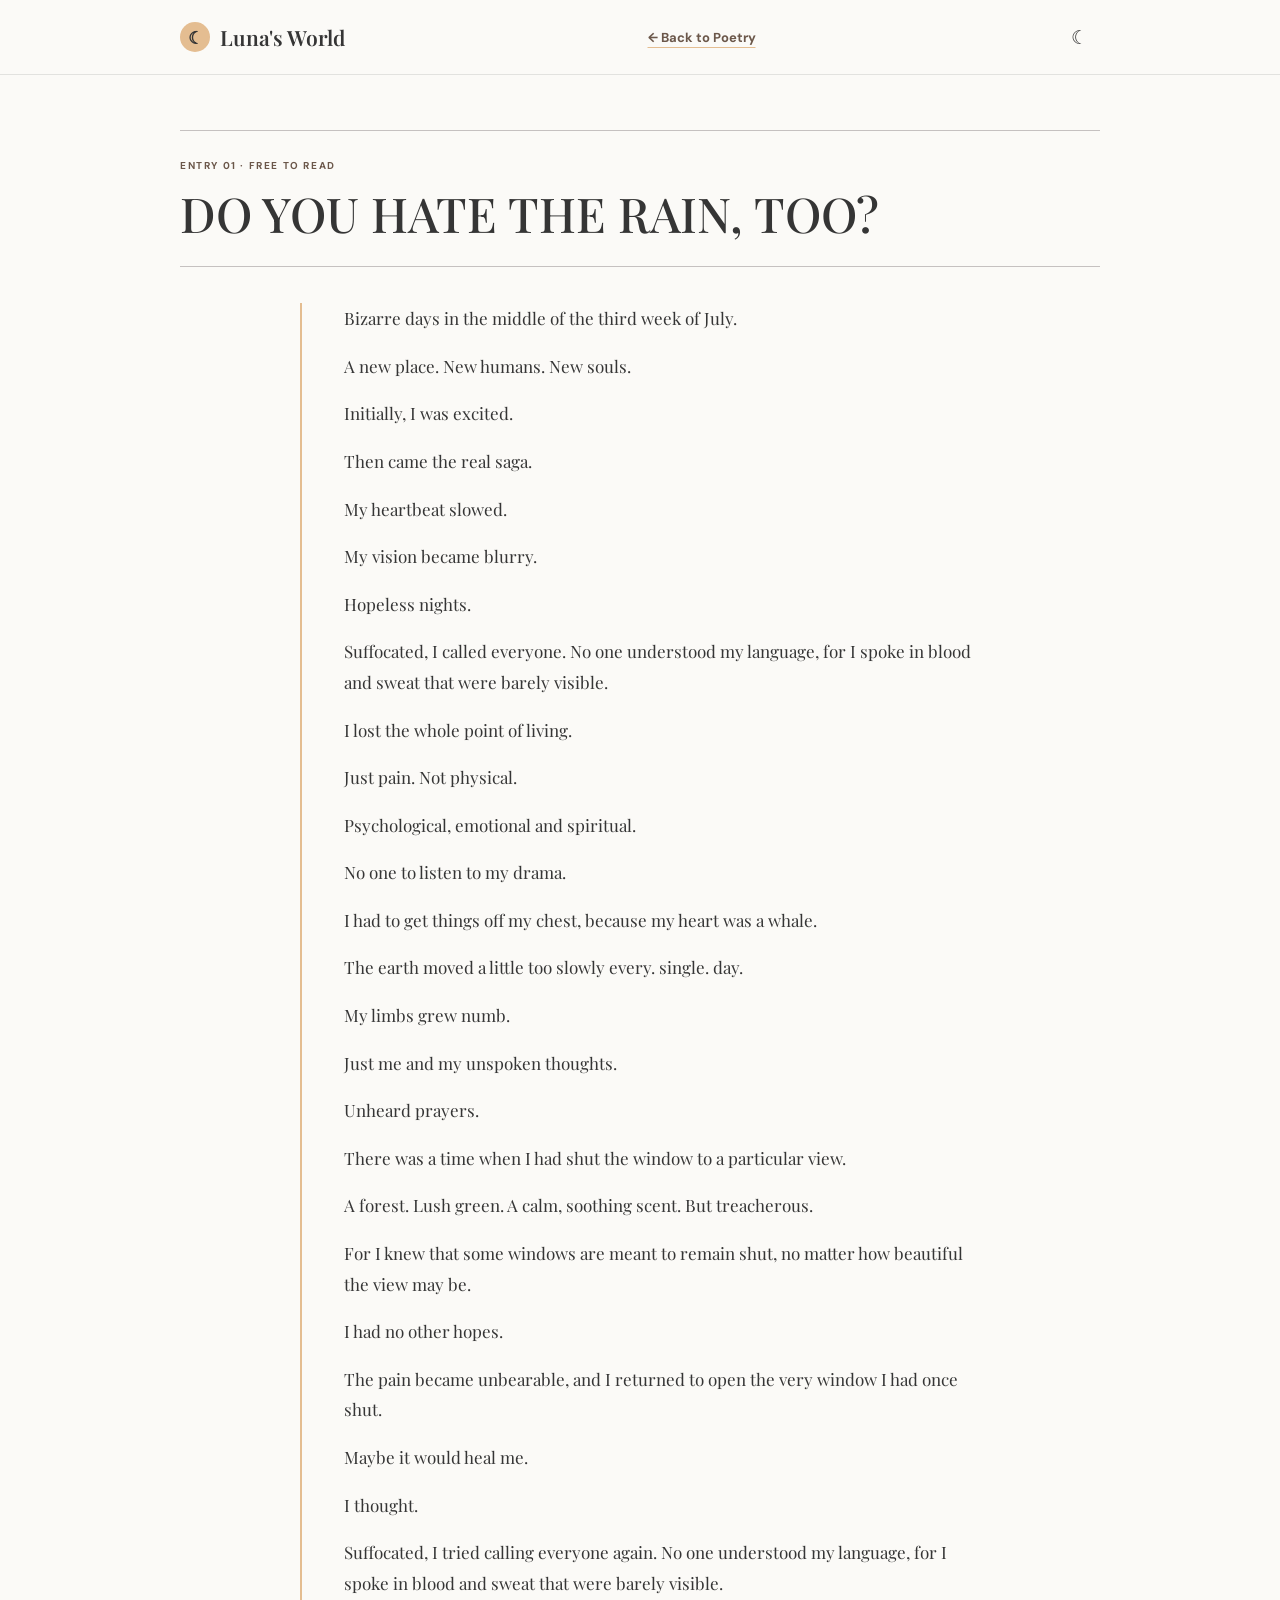
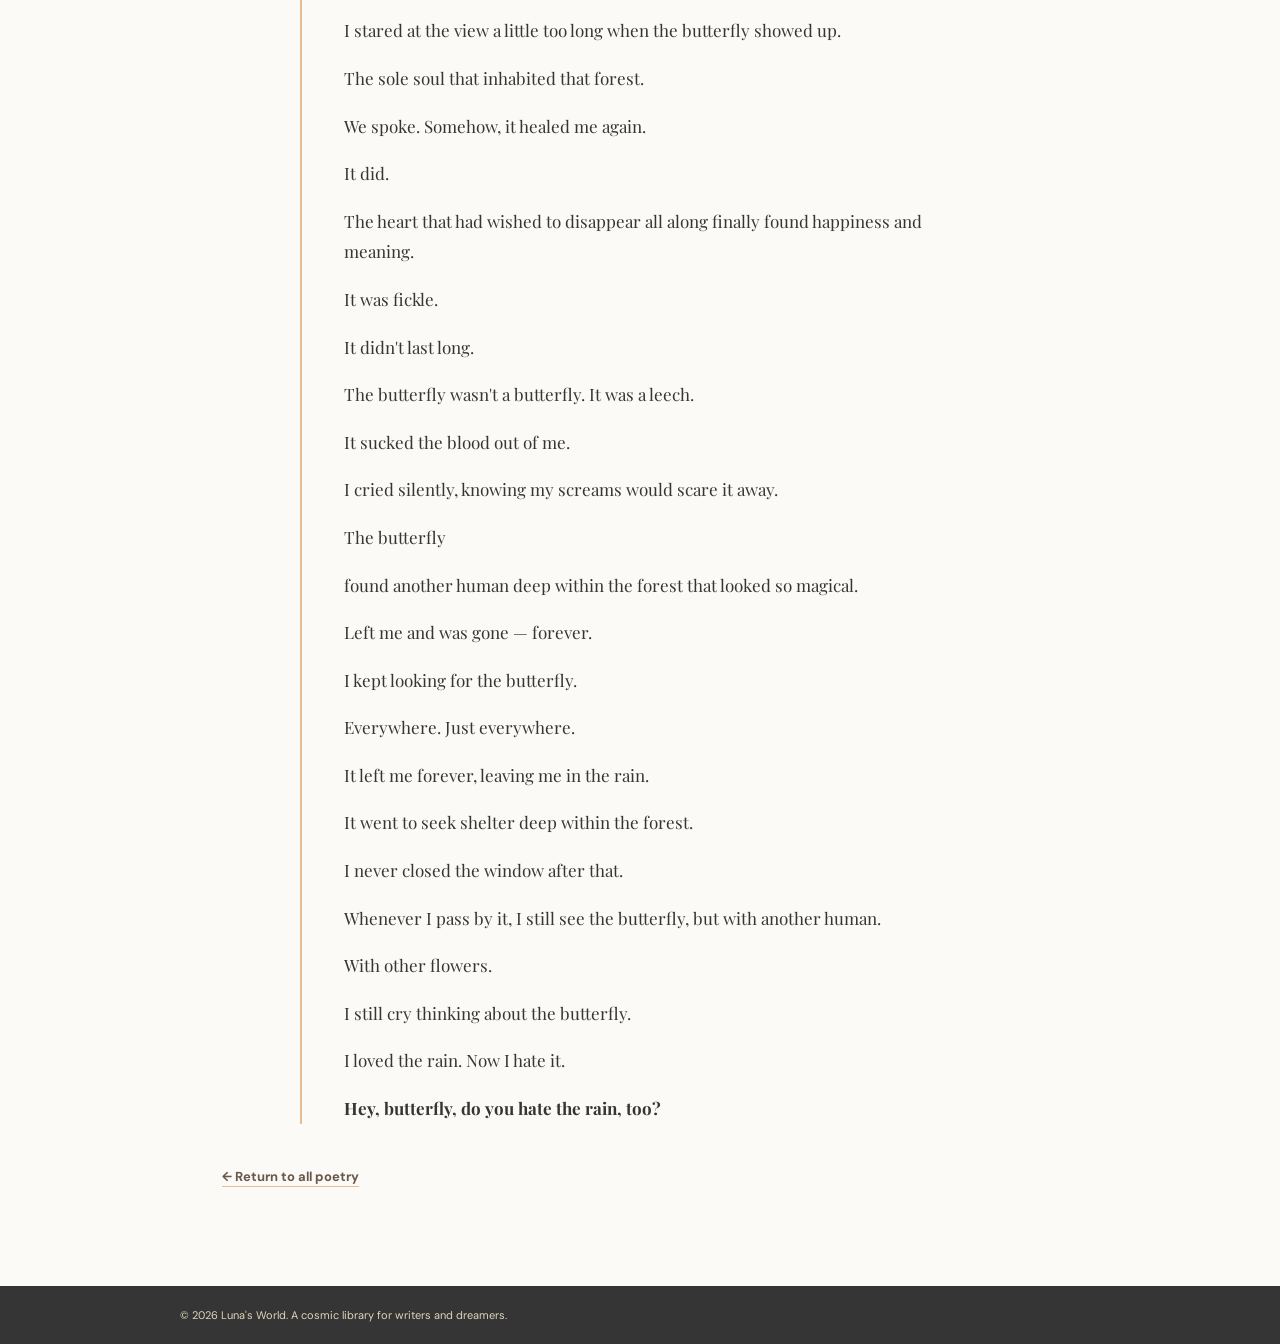
==== poem-01.html @ 7f3d4390 "Add files via upload" ====
<!doctype html>
<html lang="en">
<head>
  <meta charset="utf-8">
  <meta name="viewport" content="width=device-width, initial-scale=1">
  <meta name="theme-color" content="#fbfaf7">
  <script src="theme.js"></script>
  <meta name="description" content="Read Do You Hate the Rain, Too? by Luna.">
  <title>Do You Hate the Rain, Too? | Luna's World</title>
  <link rel="preconnect" href="https://fonts.googleapis.com">
  <link rel="preconnect" href="https://fonts.gstatic.com" crossorigin>
  <link href="https://fonts.googleapis.com/css2?family=DM+Sans:wght@400;500;600;700&family=Playfair+Display:ital,wght@0,500;0,600;0,700;1,500;1,600&display=swap" rel="stylesheet">
  <style>
    :root {
      color-scheme: light;
      --brown: #6b574a;
      --peach: #e4bd91;
      --cream: #dfd6b9;
      --soft-gray: #c5c1c0;
      --olive: #6d6f3a;
      --charcoal: #353535;
      --paper: #fbfaf7;
      --ink-soft: #57534f;
      --serif: "Playfair Display", Georgia, serif;
      --sans: "DM Sans", sans-serif;
    }

    *, *::before, *::after { box-sizing: border-box; }
    html { scroll-behavior: smooth; }
    body { margin: 0; background: var(--paper); color: var(--charcoal); font-family: var(--sans); }
    a { color: inherit; }
    .wrap { width: min(920px, calc(100% - 48px)); margin-inline: auto; }
    .topbar { position: sticky; z-index: 2; top: 0; border-bottom: 1px solid rgb(53 53 53 / 12%); background: rgb(251 250 247 / 94%); backdrop-filter: blur(14px); }
    .nav { min-height: 74px; display: flex; align-items: center; justify-content: space-between; gap: 20px; }
    .brand { display: inline-flex; align-items: center; gap: 10px; font: 600 21px var(--serif); text-decoration: none; }
    .brand-mark { width: 30px; height: 30px; display: grid; place-items: center; border-radius: 50%; background: var(--peach); color: var(--charcoal); font-size: 17px; }
    .back-link { color: var(--brown); font-size: 13px; font-weight: 700; text-decoration-color: var(--peach); text-underline-offset: 5px; }
    main { padding-block: 55px 100px; }
    .poem-heading { margin-bottom: 36px; padding-block: 28px 25px; border-block: 1px solid var(--soft-gray); }
    .poem-number { display: block; margin-bottom: 13px; color: var(--brown); font-size: 10px; font-weight: 700; letter-spacing: 1.6px; }
    h1 { max-width: 720px; margin: 0; font: 500 clamp(32px, 6vw, 48px)/1.17 var(--serif); text-transform: uppercase; }
    .poem-body { max-width: 680px; margin-inline: auto; padding-left: clamp(18px, 4vw, 42px); border-left: 2px solid var(--peach); }
    .poem-body p { margin: 0 0 17px; color: var(--charcoal); font: 400 17px/1.8 var(--serif); }
    .poem-body p:last-child { margin-bottom: 0; }
    .poem-return { display: inline-block; margin: 44px 0 0 clamp(18px, 4vw, 42px); color: var(--brown); font-size: 13px; font-weight: 700; text-decoration-color: var(--peach); text-underline-offset: 5px; }
    footer { padding-block: 22px; background: var(--charcoal); color: var(--paper); }
    footer p { margin: 0; color: var(--cream); font-size: 11px; }
    @media (max-width: 600px) {
      .wrap { width: min(100% - 36px, 520px); }
      .nav { min-height: 66px; }
      .brand { font-size: 19px; }
      main { padding-block: 39px 75px; }
      .poem-heading { margin-bottom: 28px; padding-block: 22px; }
      .poem-body { padding-left: 17px; }
      .poem-body p { font-size: 16px; line-height: 1.75; }
      .poem-return { margin-left: 17px; }
    }
  </style>
  <link rel="stylesheet" href="theme.css">
</head>
<body>
  <header class="topbar">
    <nav class="nav wrap" aria-label="Poem navigation">
      <a class="brand" href="index.html#home"><span class="brand-mark" aria-hidden="true">☾</span> Luna's World</a>
      <a class="back-link" href="index.html#poetry">← Back to Poetry</a>
      <button class="theme-toggle" id="theme-toggle" type="button" aria-label="Switch to dark theme" aria-pressed="false" title="Switch to dark theme">☾</button>
    </nav>
  </header>
  <main class="wrap">
    <article aria-labelledby="poem-rain-title">
      <header class="poem-heading">
        <span class="poem-number">ENTRY 01 · FREE TO READ</span>
        <h1 id="poem-rain-title">DO YOU HATE THE RAIN, TOO?</h1>
      </header>
      <div class="poem-body">
        <p>Bizarre days in the middle of the third week of July.</p>
        <p>A new place. New humans. New souls.</p>
        <p>Initially, I was excited.</p>
        <p>Then came the real saga.</p>
        <p>My heartbeat slowed.</p>
        <p>My vision became blurry.</p>
        <p>Hopeless nights.</p>
        <p>Suffocated, I called everyone. No one understood my language, for I spoke in blood and sweat that were barely visible.</p>
        <p>I lost the whole point of living.</p>
        <p>Just pain. Not physical.</p>
        <p>Psychological, emotional and spiritual.</p>
        <p>No one to listen to my drama.</p>
        <p>I had to get things off my chest, because my heart was a whale.</p>
        <p>The earth moved a little too slowly every. single. day.</p>
        <p>My limbs grew numb.</p>
        <p>Just me and my unspoken thoughts.</p>
        <p>Unheard prayers.</p>
        <p>There was a time when I had shut the window to a particular view.</p>
        <p>A forest. Lush green. A calm, soothing scent. But treacherous.</p>
        <p>For I knew that some windows are meant to remain shut, no matter how beautiful the view may be.</p>
        <p>I had no other hopes.</p>
        <p>The pain became unbearable, and I returned to open the very window I had once shut.</p>
        <p>Maybe it would heal me.</p>
        <p>I thought.</p>
        <p>Suffocated, I tried calling everyone again. No one understood my language, for I spoke in blood and sweat that were barely visible.</p>
        <p>I stared at the view a little too long when the butterfly showed up.</p>
        <p>The sole soul that inhabited that forest.</p>
        <p>We spoke. Somehow, it healed me again.</p>
        <p>It did.</p>
        <p>The heart that had wished to disappear all along finally found happiness and meaning.</p>
        <p>It was fickle.</p>
        <p>It didn't last long.</p>
        <p>The butterfly wasn't a butterfly. It was a leech.</p>
        <p>It sucked the blood out of me.</p>
        <p>I cried silently, knowing my screams would scare it away.</p>
        <p>The butterfly</p>
        <p>found another human deep within the forest that looked so magical.</p>
        <p>Left me and was gone — forever.</p>
        <p>I kept looking for the butterfly.</p>
        <p>Everywhere. Just everywhere.</p>
        <p>It left me forever, leaving me in the rain.</p>
        <p>It went to seek shelter deep within the forest.</p>
        <p>I never closed the window after that.</p>
        <p>Whenever I pass by it, I still see the butterfly, but with another human.</p>
        <p>With other flowers.</p>
        <p>I still cry thinking about the butterfly.</p>
        <p>I loved the rain. Now I hate it.</p>
        <p><strong>Hey, butterfly, do you hate the rain, too?</strong></p>
      </div>
      <a class="poem-return" href="index.html#poetry">← Return to all poetry</a>
    </article>
  </main>
  <footer><div class="wrap"><p>© 2026 Luna's World. A cosmic library for writers and dreamers.</p></div></footer>
</body>
</html>
---- theme.css ----
html[data-theme="dark"] {
  color-scheme: dark;
  --paper: #1f1d1a;
  --paper-bright: #2b2824;
  --ink: #f3eee5;
  --ink-soft: #d0c8bd;
  --brown: #c2a181;
  --peach: #d7ad82;
  --cream: #39342f;
  --soft-gray: #635d57;
  --olive: #a5a17a;
  --charcoal: #f3eee5;
  --line: #635d57;
}

html[data-theme="dark"] body {
  background: var(--paper);
  color: var(--ink);
}

html[data-theme="dark"] .topbar {
  border-color: rgb(243 238 229 / 14%);
  background: rgb(31 29 26 / 94%);
}

html[data-theme="dark"] .brand-mark {
  color: #29231d;
}

html[data-theme="dark"] .intro-band {
  background: #3a3028;
  color: #f3eee5;
}

html[data-theme="dark"] .intro-label,
html[data-theme="dark"] .intro-inner h2 em {
  color: var(--peach);
}

html[data-theme="dark"] .art-note {
  color: #29231d;
}

html[data-theme="dark"] .button {
  border-color: var(--olive);
  background: var(--olive);
  color: #211f1a;
}

html[data-theme="dark"] .button:hover {
  border-color: var(--peach);
  background: var(--peach);
  color: #211f1a;
}

html[data-theme="dark"] .work-copy .button {
  border-color: var(--ink);
  background: transparent;
  color: var(--ink);
}

html[data-theme="dark"] .work-copy .button:hover {
  background: var(--olive);
  color: #211f1a;
}

html[data-theme="dark"] .contact-section {
  background: #302b26;
}

html[data-theme="dark"] .field input,
html[data-theme="dark"] .field textarea {
  border-color: var(--soft-gray);
  background: #24211e;
  color: var(--ink);
}

html[data-theme="dark"] .chat-panel {
  border-color: var(--soft-gray);
  background: var(--paper-bright);
}

html[data-theme="dark"] .chat-head {
  background: #40352c;
  color: var(--ink);
}

html[data-theme="dark"] .chat-head small {
  color: #ded3c4;
}

html[data-theme="dark"] .chat-close {
  color: var(--ink);
}

html[data-theme="dark"] .chat-message {
  background: #39332d;
  color: var(--ink);
}

html[data-theme="dark"] .chat-message.user {
  background: #77744e;
  color: #fffdf6;
}

html[data-theme="dark"] .chat-form input {
  color: var(--ink);
}

html[data-theme="dark"] footer {
  background: #151412;
  color: var(--ink);
}

html[data-theme="dark"] footer p {
  color: #d8d0c4;
}

html[data-theme="dark"] footer .brand {
  color: var(--ink);
}

.theme-toggle {
  flex: 0 0 42px;
  width: 42px;
  height: 42px;
  display: grid;
  place-items: center;
  border: 1px solid var(--line);
  background: transparent;
  color: var(--ink);
  font-size: 19px;
  cursor: pointer;
}

.theme-toggle:hover {
  background: var(--cream);
}

.theme-toggle:focus-visible {
  outline: 2px solid var(--brown);
  outline-offset: 3px;
}

@media (max-width: 760px) {
  .theme-toggle {
    flex-basis: 38px;
    width: 38px;
    height: 38px;
  }
}

@media (max-width: 360px) {
  .nav {
    gap: 8px;
  }
  .theme-toggle {
    flex-basis: 34px;
    width: 34px;
    height: 34px;
  }
}

@media (prefers-reduced-motion: reduce) {
  .theme-toggle {
    transition: none;
  }
}
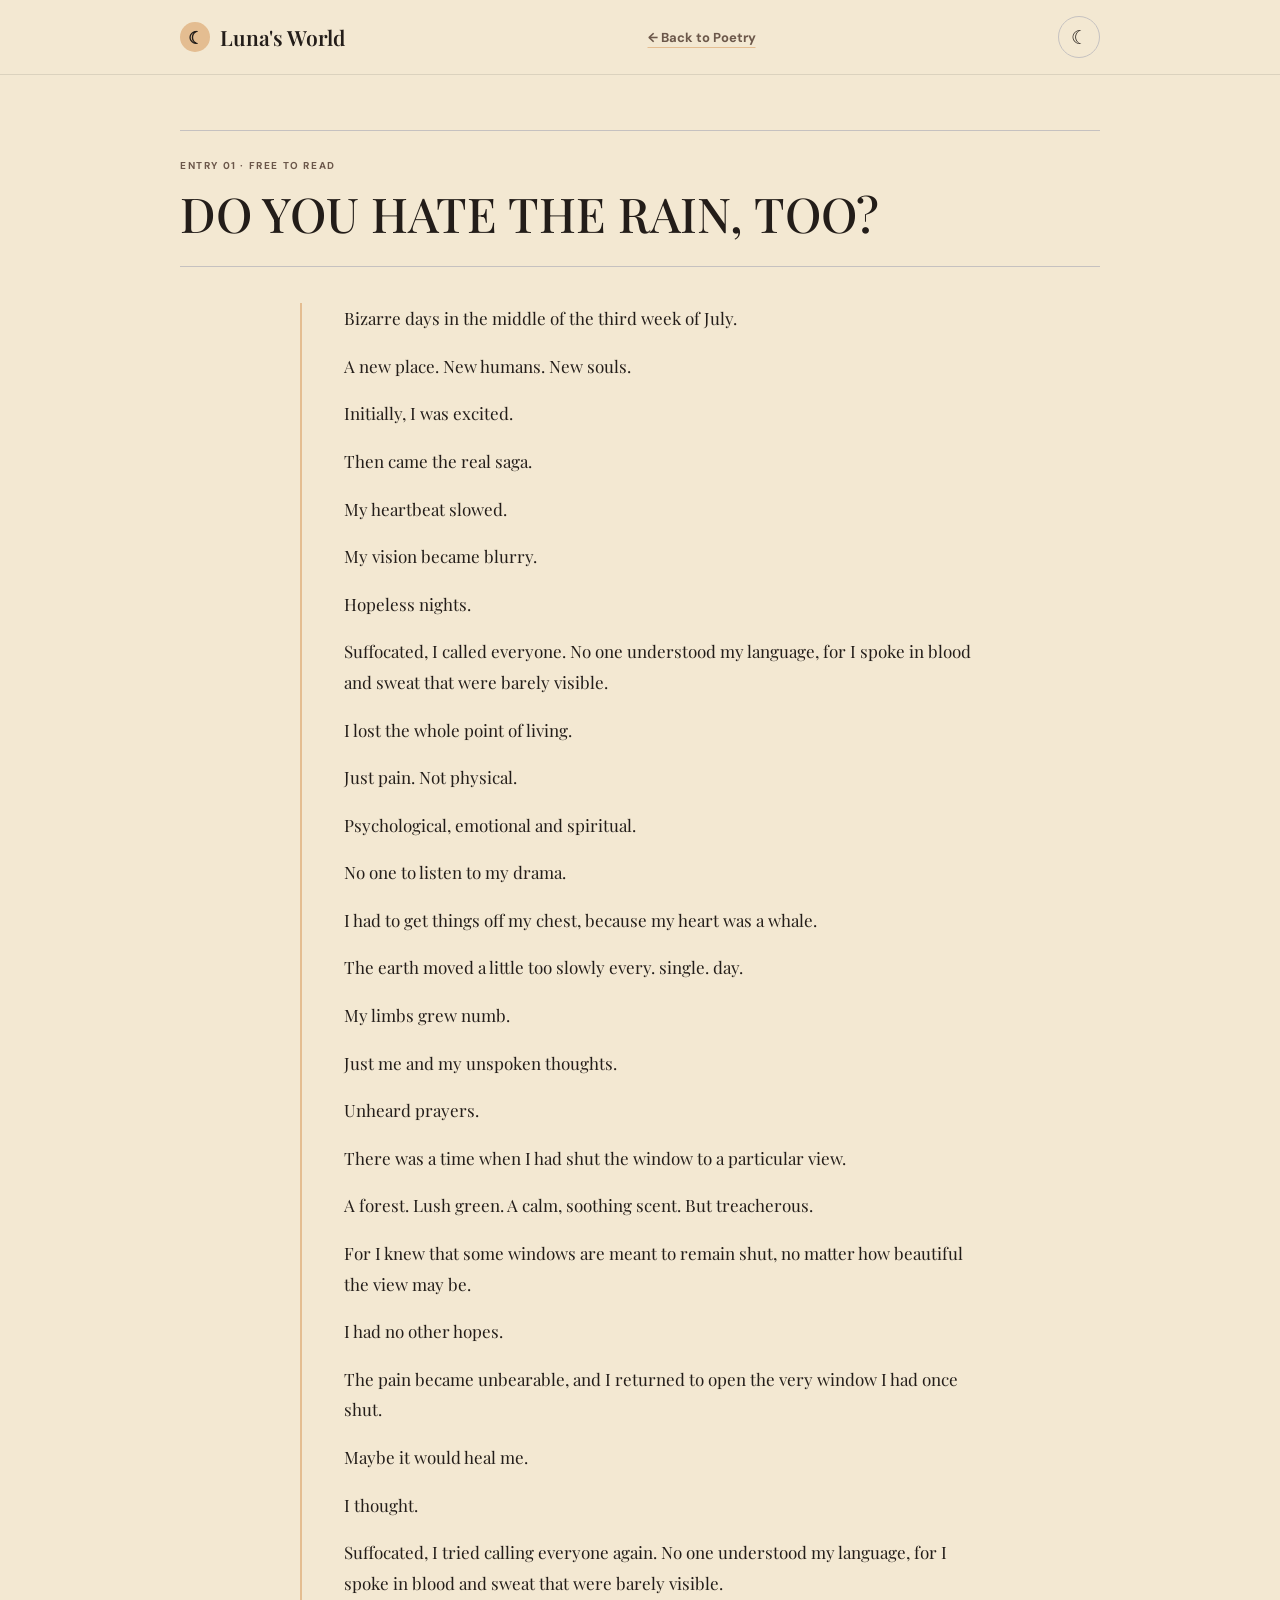
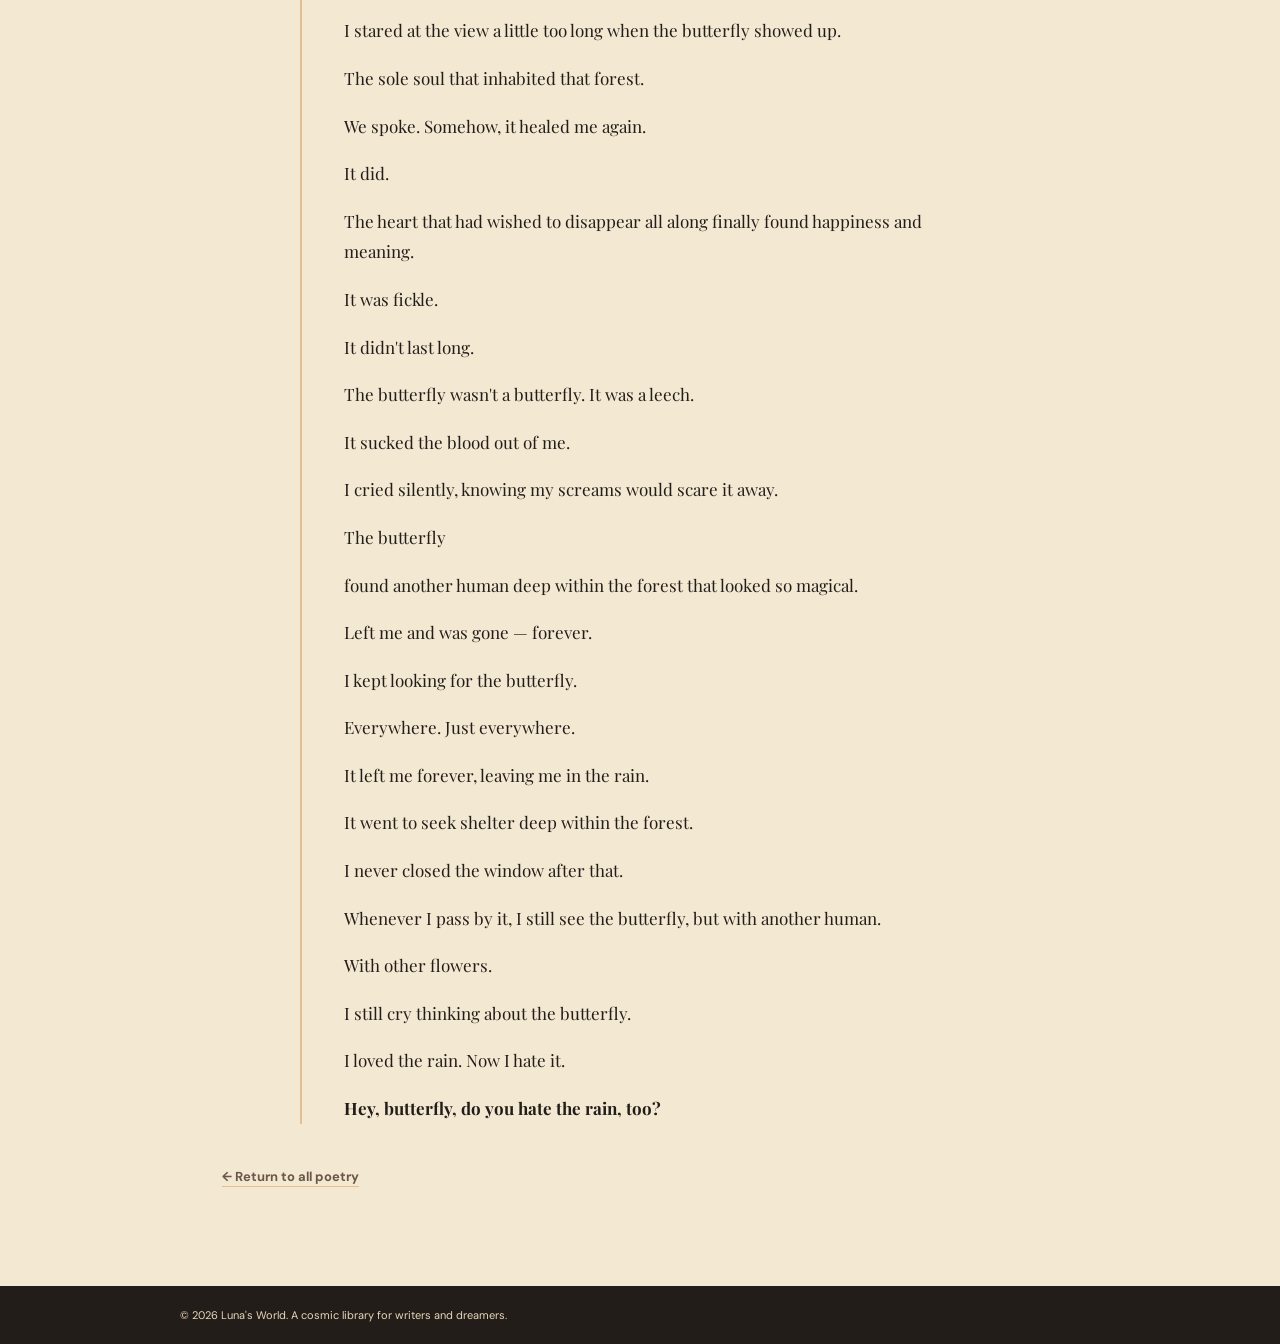
==== commit 6cc16a5b: "Switch light mode background palette to warm cream across all pages" ====
--- a/poem-01.html
+++ b/poem-01.html
@@ -3,7 +3,7 @@
 <head>
   <meta charset="utf-8">
   <meta name="viewport" content="width=device-width, initial-scale=1">
-  <meta name="theme-color" content="#fbfaf7">
+  <meta name="theme-color" content="#f3e8d2">
   <script src="theme.js"></script>
   <meta name="description" content="Read Do You Hate the Rain, Too? by Luna.">
   <title>Do You Hate the Rain, Too? | Luna's World</title>
@@ -19,7 +19,7 @@
       --soft-gray: #c5c1c0;
       --olive: #6d6f3a;
       --charcoal: #353535;
-      --paper: #fbfaf7;
+      --paper: #f3e8d2;
       --ink-soft: #57534f;
       --serif: "Playfair Display", Georgia, serif;
       --sans: "DM Sans", sans-serif;
@@ -30,7 +30,7 @@
     body { margin: 0; background: var(--paper); color: var(--charcoal); font-family: var(--sans); }
     a { color: inherit; }
     .wrap { width: min(920px, calc(100% - 48px)); margin-inline: auto; }
-    .topbar { position: sticky; z-index: 2; top: 0; border-bottom: 1px solid rgb(53 53 53 / 12%); background: rgb(251 250 247 / 94%); backdrop-filter: blur(14px); }
+    .topbar { position: sticky; z-index: 2; top: 0; border-bottom: 1px solid rgb(53 53 53 / 12%); background: rgb(243 232 210 / 94%); backdrop-filter: blur(14px); }
     .nav { min-height: 74px; display: flex; align-items: center; justify-content: space-between; gap: 20px; }
     .brand { display: inline-flex; align-items: center; gap: 10px; font: 600 21px var(--serif); text-decoration: none; }
     .brand-mark { width: 30px; height: 30px; display: grid; place-items: center; border-radius: 50%; background: var(--peach); color: var(--charcoal); font-size: 17px; }
--- a/theme.css
+++ b/theme.css
@@ -1,163 +1,146 @@
+/* ==========================================================================
+   LUNA'S WORLD — SHARED THEME & COMPONENT STYLES
+   Ensures seamless light & dark themes across all poem & story subpages
+   ========================================================================== */
+
+/* Light Mode Creamy Background & Variables */
+:root {
+  --bg: #f3e8d2;
+  --paper: #f3e8d2;
+  --card-bg: #faf1de;
+  --card-alt: #efe1c4;
+  --cream: #e8d8b9;
+  --charcoal: #231d19;
+  --ink: #231d19;
+  --ink-soft: #5c5045;
+  --ink-muted: #8c7e70;
+}
+
+body {
+  background-color: var(--paper);
+  color: var(--charcoal);
+}
+
+.topbar {
+  background: rgba(243, 232, 210, 0.94);
+}
+
+/* Dark Mode Variables & Resets */
 html[data-theme="dark"] {
   color-scheme: dark;
-  --paper: #1f1d1a;
-  --paper-bright: #2b2824;
-  --ink: #f3eee5;
-  --ink-soft: #d0c8bd;
-  --brown: #c2a181;
-  --peach: #d7ad82;
-  --cream: #39342f;
-  --soft-gray: #635d57;
-  --olive: #a5a17a;
-  --charcoal: #f3eee5;
-  --line: #635d57;
+  --bg: #141211;
+  --paper: #141211;
+  --card-bg: #1e1b19;
+  --card-alt: #26221f;
+  
+  --charcoal: #f8f5ee;
+  --ink: #f8f5ee;
+  --ink-soft: #cec4b7;
+  --ink-muted: #968c80;
+
+  --brown: #e4bd91;
+  --peach: #e8c69f;
+  --cream: #362d25;
+  --olive: #a6a870;
+  --soft-gray: rgba(228, 189, 145, 0.15);
+  --line: rgba(255, 255, 255, 0.08);
 }
 
+/* Global Dark Mode Overrides */
 html[data-theme="dark"] body {
-  background: var(--paper);
-  color: var(--ink);
+  background-color: var(--paper);
+  color: var(--charcoal);
 }
 
 html[data-theme="dark"] .topbar {
-  border-color: rgb(243 238 229 / 14%);
-  background: rgb(31 29 26 / 94%);
+  background: rgba(20, 18, 17, 0.92);
+  border-bottom: 1px solid var(--line);
+}
+
+html[data-theme="dark"] .brand {
+  color: var(--charcoal);
 }
 
 html[data-theme="dark"] .brand-mark {
-  color: #29231d;
+  background: var(--peach);
+  color: #221a16;
 }
 
-html[data-theme="dark"] .intro-band {
-  background: #3a3028;
-  color: #f3eee5;
-}
-
-html[data-theme="dark"] .intro-label,
-html[data-theme="dark"] .intro-inner h2 em {
+html[data-theme="dark"] .back-link,
+html[data-theme="dark"] .poem-return {
   color: var(--peach);
 }
 
-html[data-theme="dark"] .art-note {
-  color: #29231d;
+html[data-theme="dark"] .back-link:hover,
+html[data-theme="dark"] .poem-return:hover {
+  color: #ffffff;
 }
 
-html[data-theme="dark"] .button {
-  border-color: var(--olive);
-  background: var(--olive);
-  color: #211f1a;
+html[data-theme="dark"] .poem-heading,
+html[data-theme="dark"] .story-heading {
+  border-block-color: var(--line);
 }
 
-html[data-theme="dark"] .button:hover {
-  border-color: var(--peach);
-  background: var(--peach);
-  color: #211f1a;
+html[data-theme="dark"] .poem-number,
+html[data-theme="dark"] .eyebrow {
+  color: var(--peach);
 }
 
-html[data-theme="dark"] .work-copy .button {
-  border-color: var(--ink);
-  background: transparent;
-  color: var(--ink);
+html[data-theme="dark"] h1 {
+  color: var(--charcoal);
 }
 
-html[data-theme="dark"] .work-copy .button:hover {
-  background: var(--olive);
-  color: #211f1a;
+html[data-theme="dark"] .poem-body,
+html[data-theme="dark"] .story-body {
+  border-left-color: var(--peach);
 }
 
-html[data-theme="dark"] .contact-section {
-  background: #302b26;
-}
-
-html[data-theme="dark"] .field input,
-html[data-theme="dark"] .field textarea {
-  border-color: var(--soft-gray);
-  background: #24211e;
-  color: var(--ink);
-}
-
-html[data-theme="dark"] .chat-panel {
-  border-color: var(--soft-gray);
-  background: var(--paper-bright);
-}
-
-html[data-theme="dark"] .chat-head {
-  background: #40352c;
-  color: var(--ink);
-}
-
-html[data-theme="dark"] .chat-head small {
-  color: #ded3c4;
-}
-
-html[data-theme="dark"] .chat-close {
-  color: var(--ink);
-}
-
-html[data-theme="dark"] .chat-message {
-  background: #39332d;
-  color: var(--ink);
-}
-
-html[data-theme="dark"] .chat-message.user {
-  background: #77744e;
-  color: #fffdf6;
-}
-
-html[data-theme="dark"] .chat-form input {
-  color: var(--ink);
+html[data-theme="dark"] .poem-body p,
+html[data-theme="dark"] .story-body p {
+  color: var(--charcoal);
 }
 
 html[data-theme="dark"] footer {
-  background: #151412;
-  color: var(--ink);
+  background: #100e0d;
+  border-top: 1px solid var(--line);
+  color: var(--ink-soft);
 }
 
 html[data-theme="dark"] footer p {
-  color: #d8d0c4;
+  color: var(--ink-muted);
 }
 
-html[data-theme="dark"] footer .brand {
-  color: var(--ink);
-}
-
+/* Unified Theme Toggle Button */
 .theme-toggle {
-  flex: 0 0 42px;
   width: 42px;
   height: 42px;
   display: grid;
   place-items: center;
-  border: 1px solid var(--line);
+  border: 1px solid var(--soft-gray);
+  border-radius: 50%;
   background: transparent;
-  color: var(--ink);
+  color: inherit;
   font-size: 19px;
   cursor: pointer;
+  transition: all 0.25s cubic-bezier(0.16, 1, 0.3, 1);
 }
 
 .theme-toggle:hover {
-  background: var(--cream);
+  border-color: var(--peach);
+  transform: rotate(20deg) scale(1.06);
+  color: var(--brown);
 }
 
 .theme-toggle:focus-visible {
-  outline: 2px solid var(--brown);
+  outline: 2px solid var(--peach);
   outline-offset: 3px;
 }
 
-@media (max-width: 760px) {
+@media (max-width: 600px) {
   .theme-toggle {
-    flex-basis: 38px;
-    width: 38px;
-    height: 38px;
-  }
-}
-
-@media (max-width: 360px) {
-  .nav {
-    gap: 8px;
-  }
-  .theme-toggle {
-    flex-basis: 34px;
-    width: 34px;
-    height: 34px;
+    width: 36px;
+    height: 36px;
+    font-size: 17px;
   }
 }
 
